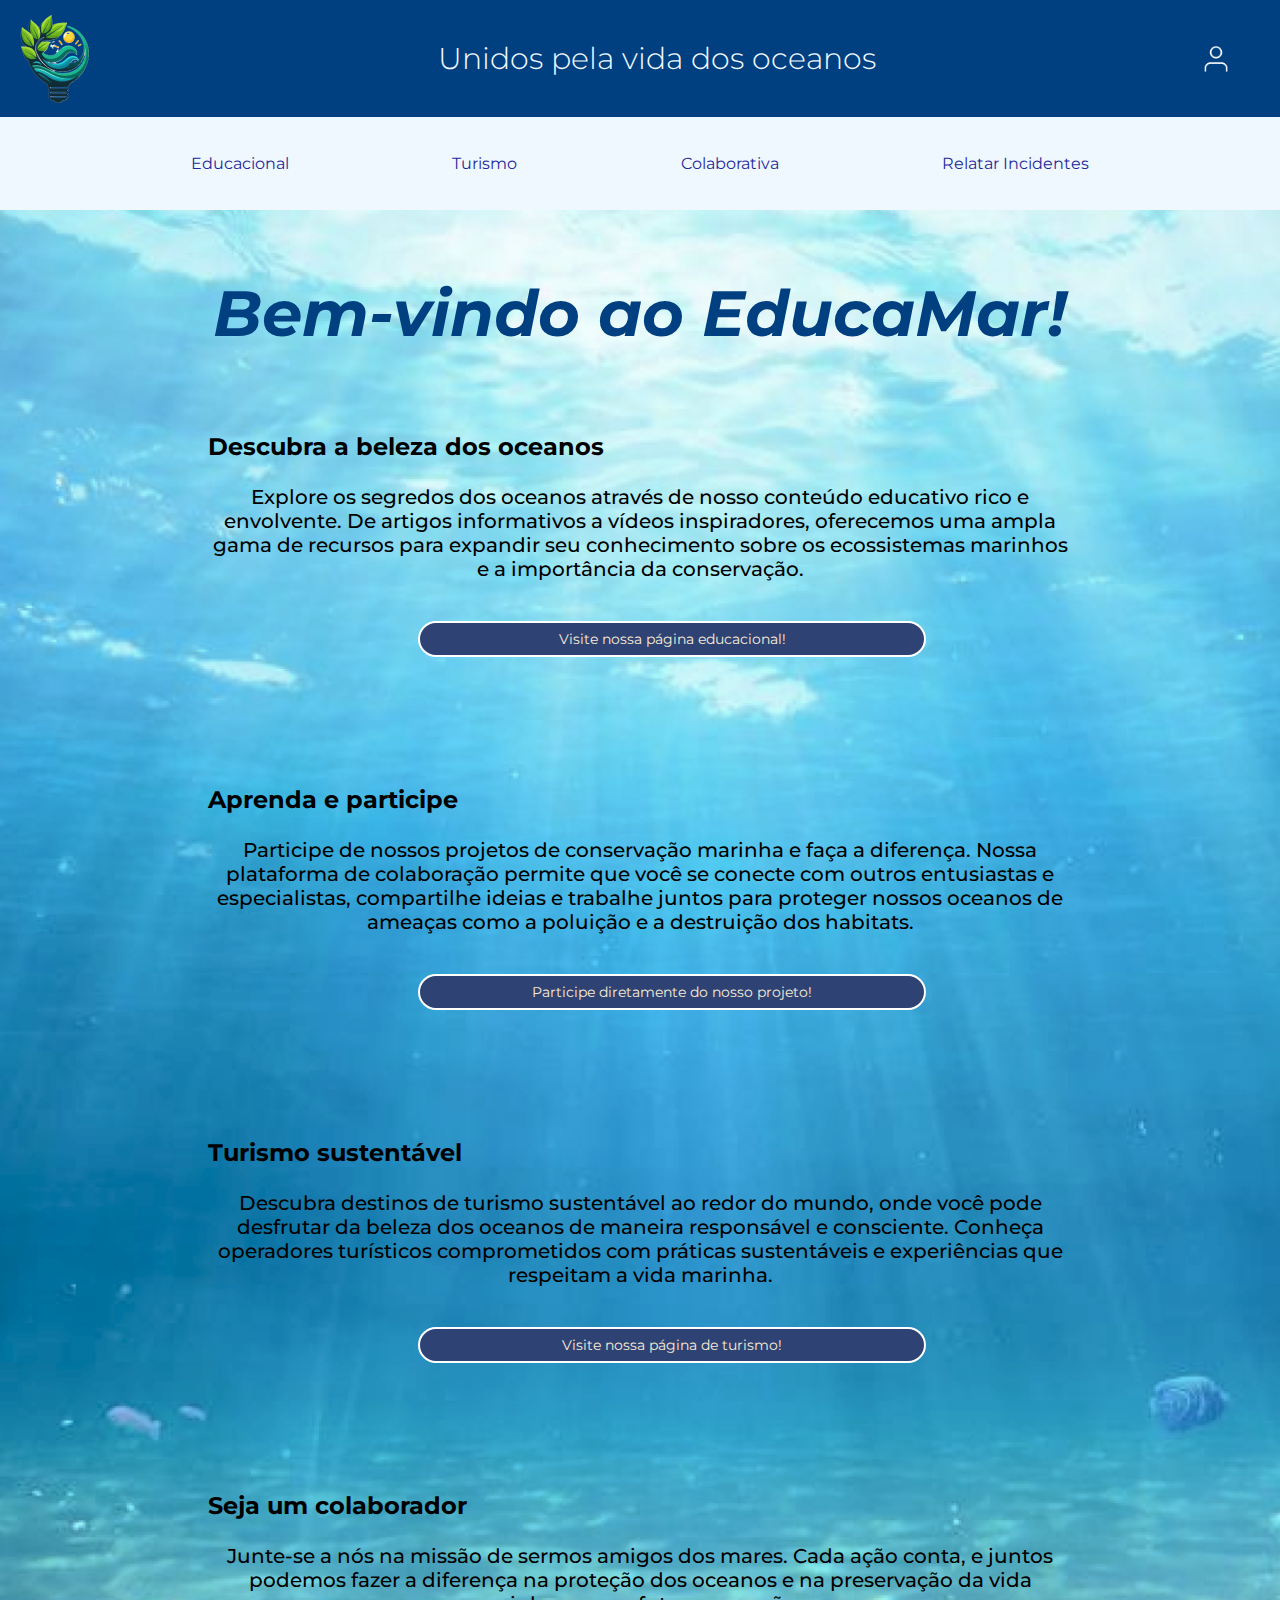
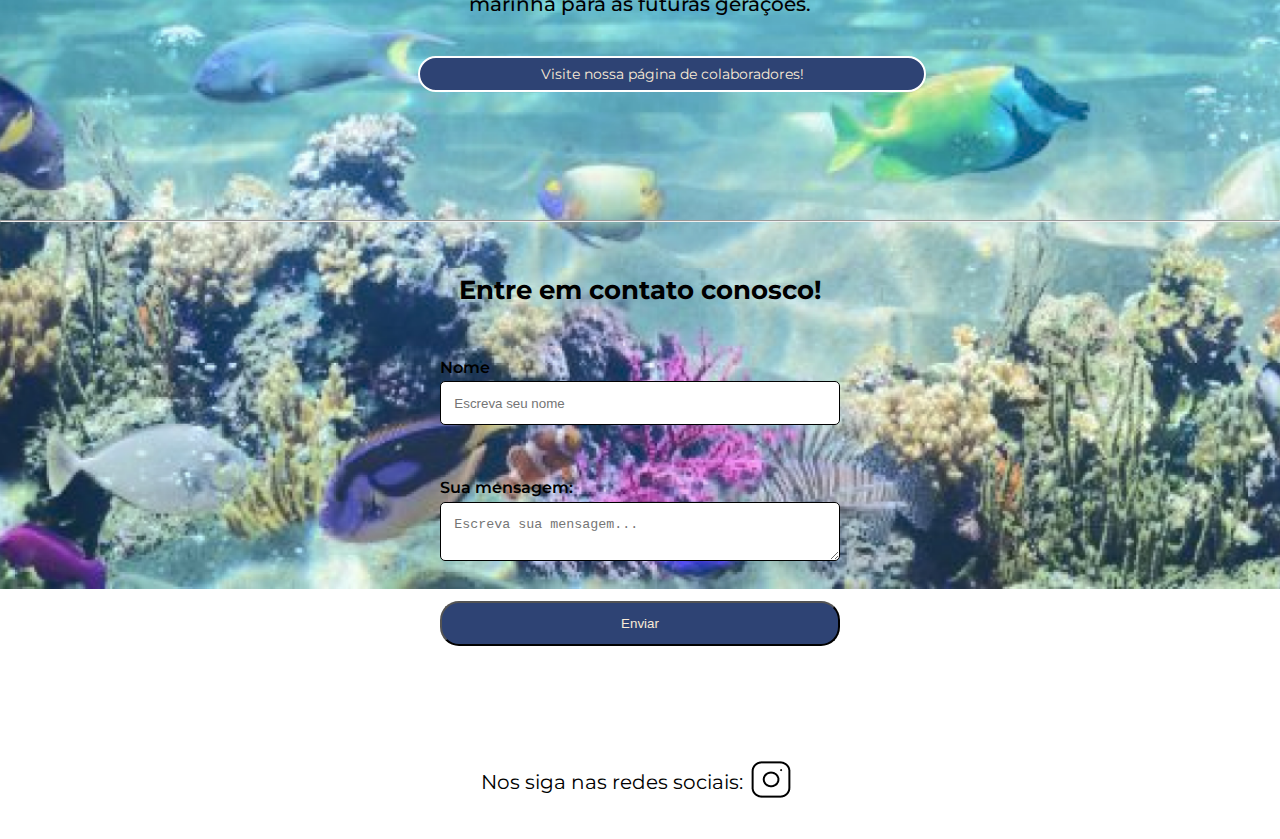
==== educaMar.html @ 6927eee5 "página inicial em progresso" ====
<!DOCTYPE html>
<html lang="pt-br">
<head>
    <meta charset="UTF-8">
    <meta http-equiv="X-UA-Compatible" content="ie=edge">
    <meta name="viewport" content="width=device-width, initial-scale=1.0">
    <link rel="stylesheet" href="/css/educamar.css">
    <title>Document</title>
</head>
<body>
    <header class="cabecalho">
        <img src="/img/logo (1).png" alt="logo" class="logo">
        <h2 class="titulo_cabecalho">Unidos pela vida dos oceanos</h2>
        <img src="/img/user.png" alt="usuario" class="user">
    </header>
    <nav class="links">
        <a href="#">Educacional</a>
        <a href="#">Turismo</a>
        <a href="#">Colaborativa</a>
        <a href="#">Relatar Incidentes</a>
    </nav>
    <main>
        <h1>Bem-vindo ao EducaMar!</h1>
        <section class="sec1">
            <p class="subtitulo">Descubra a beleza dos oceanos</p>
            <p class="texto">Explore os segredos dos oceanos através de nosso conteúdo educativo rico e envolvente. De artigos informativos a vídeos inspiradores, oferecemos uma ampla gama de recursos para expandir seu conhecimento sobre os ecossistemas marinhos e a importância da conservação.</p>
            <a href="#" class="botao">Visite nossa página educacional!</a>
        </section>

        <section class="sec1">
            <p class="subtitulo">Aprenda e participe </p>
            <p class="texto">Participe de nossos projetos de conservação marinha e faça a diferença. Nossa plataforma de colaboração permite que você se conecte com outros entusiastas e especialistas, compartilhe ideias e trabalhe juntos para proteger nossos oceanos de ameaças como a poluição e a destruição dos habitats.</p>
            <a href="#" class="botao">Participe diretamente do nosso projeto!</a>
        </section>
        <section class="sec1">
            <p class="subtitulo">Turismo sustentável</p>
            <p class="texto">Descubra destinos de turismo sustentável ao redor do mundo, onde você pode desfrutar da beleza dos oceanos de maneira responsável e consciente. Conheça operadores turísticos comprometidos com práticas sustentáveis e experiências que respeitam a vida marinha.</p>
            <a href="#" class="botao">Visite nossa página de turismo!</a>
        </section>
        <section class="sec1">
            <p class="subtitulo">Seja um colaborador</p>
            <p class="texto">Junte-se a nós na missão de sermos amigos dos mares. Cada ação conta, e juntos podemos fazer a diferença na proteção dos oceanos e na preservação da vida marinha para as futuras gerações.</p>
            <a href="#" class="botao">Visite nossa página de colaboradores!</a>
        </section>
        <hr>
        <section class="contato">
            <h3 class="texto_msg">Entre em contato conosco!</h3>
            <label for="nome" class="label">Nome</label>
            <input type="text" id="nome" placeholder="Escreva seu nome">
            <label for="mensagem" class="label">Sua mensagem:</label>
            <textarea name="mensagem" id="msg" placeholder="Escreva sua mensagem..."></textarea>
            <button class="btn">Enviar</button>
        </section>
    </main>
    <footer class="rodape">
        <p class="text_rodape">Nos siga nas redes sociais: </p>
        <a href="#"><img src="/img/instagram.png" alt="instagram"></a>
    </footer>
</body>
</html>
---- css/educamar.css ----
@import url('https://fonts.googleapis.com/css2?family=Montserrat:ital,wght@0,100..900;1,100..900&display=swap');

:root{
    --font-titulo: "Montserrat", sans-serif;
}

*{
    margin: 0;
    padding: 0;
}

body{
    background-image: url('../img/imagem2_fundo.png');
    height: 100vh;
    background-size: cover;
    background-repeat: no-repeat;   
    
}

.cabecalho{
    display: flex;
    background-color: #004080;
    align-items: center;
    justify-content: space-between;
    padding: 0 3em 0 0;
}

.titulo_cabecalho{
    font-family: var(--font-titulo);
    font-weight: 300;
    font-size: 30px;
    color: aliceblue;
}

.user{
    height: 2em;
    width: 2em;
}
a{
    text-decoration: none;
    padding: 0.3em;
    font-family: var(--font-titulo);
    color: #1C2999;
}

.links{
    display: flex;
    background-color: aliceblue;
    padding: 2em;
    text-align: center;
    justify-content: space-evenly;
}

.links :hover{
    padding: 0.3em;
    background-color: rgb(223, 239, 248);
    border-radius: 10px;
}

h1{
    text-align: center;
    color: #004080;
    font-family: var(--font-titulo);
    font-size: 64px;
    padding: 1em;
    font-style: italic;
    font-weight: 700;
}

.sec1{
    margin: 1em 13em;
    display: flex;
    flex-direction: column;
}

.texto{
    font-family: var(--font-titulo);
    font-weight: 500;
    text-align: center;
    padding-bottom: 2em;
    font-size: 20px;
}

.subtitulo{
    font-family: var(--font-titulo);
    font-size: 24px;
    font-weight: 700;
    color: rgb(0, 0, 0);
    margin-bottom: 1em;
}

.botao{
    width: 35em;
    margin-left: 15em;
    margin-bottom: 8em;
    padding: 0.5em;
    background-color: #2E4374;
    color: antiquewhite;
    text-align: center;
    align-items: center;
    border: solid white 2px;
    border-radius: 19px;
    font-size: 14px;
}

hr{
    color: #032C98;
}

.contato{
    display: flex;
    flex-direction: column;
    width: 25em;
    margin: auto;
}

.texto_msg{
    margin: 2em 0 2em 0;
    font-size: 26px;
    font-family: var(--font-titulo);
    color: rgb(0, 0, 0);
    text-align: center;
}

.label{
    font-family: var(--font-titulo);
    color: #000000;
    font-weight: 600;
    padding-bottom: 0.3em;
}
#nome{
    padding: 1em;
    margin-bottom: 4em;
    border: solid black 1px;
    border-radius: 5px;
}
#msg{
    padding: 1em;
    border: solid 1px black;
    border-radius: 5px;
    margin-bottom: 3em;
}

.btn{
    background-color: #2E4374;
    color: antiquewhite;
    padding: 1em;
    border-radius: 19px;
    margin-bottom: 8em;
}

.rodape{
    font-family: var(--font-titulo);
    color: #000000;
    display: flex;
    text-align: center;
    align-items: center;
    justify-content: center;
    font-size: 20px;
    padding-bottom: 1.4em;
}
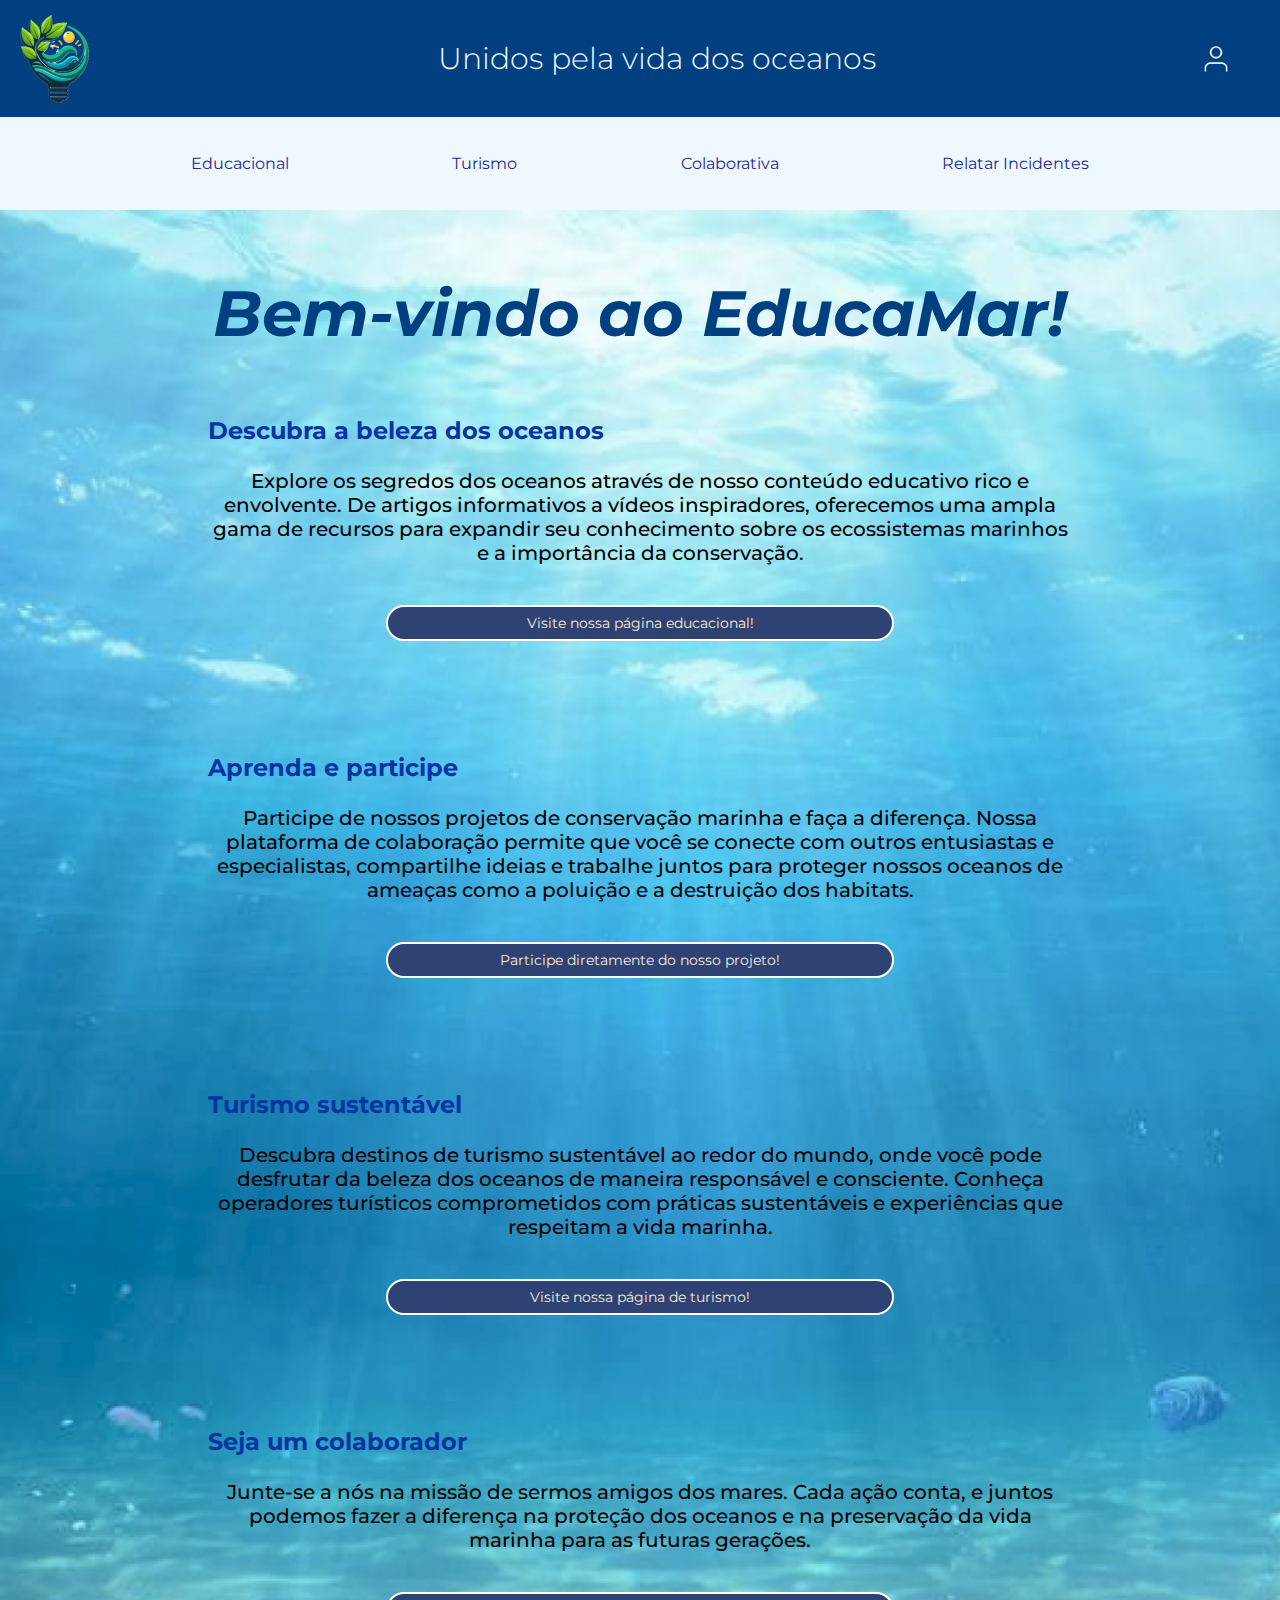
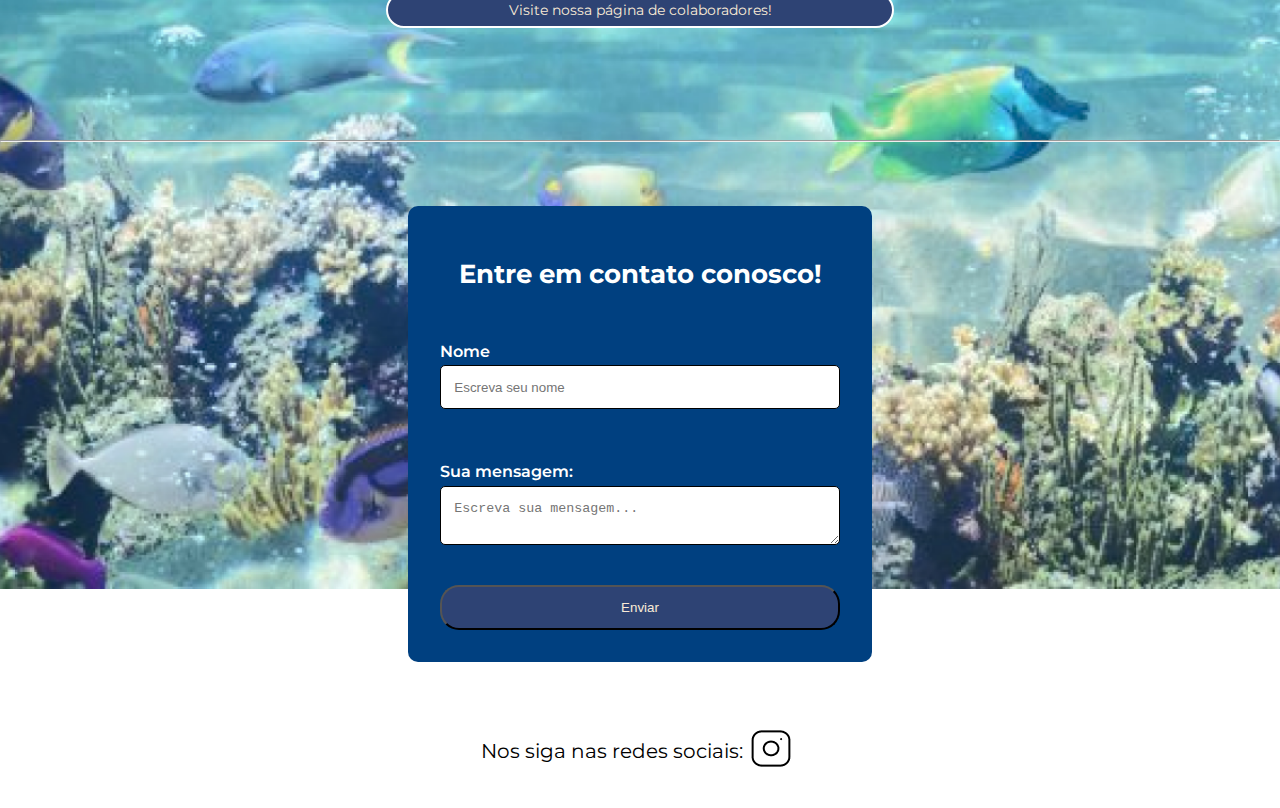
==== commit 8ed82db9: "página educacional implementada" ====
--- a/educaMar.html
+++ b/educaMar.html
@@ -5,7 +5,7 @@
     <meta http-equiv="X-UA-Compatible" content="ie=edge">
     <meta name="viewport" content="width=device-width, initial-scale=1.0">
     <link rel="stylesheet" href="/css/educamar.css">
-    <title>Document</title>
+    <title>EducaMar</title>
 </head>
 <body>
     <header class="cabecalho">
@@ -14,7 +14,7 @@
         <img src="/img/user.png" alt="usuario" class="user">
     </header>
     <nav class="links">
-        <a href="#">Educacional</a>
+        <a href="/paginas/educacional.html">Educacional</a>
         <a href="#">Turismo</a>
         <a href="#">Colaborativa</a>
         <a href="#">Relatar Incidentes</a>
--- a/css/educamar.css
+++ b/css/educamar.css
@@ -14,7 +14,6 @@
     height: 100vh;
     background-size: cover;
     background-repeat: no-repeat;   
-    
 }
 
 .cabecalho{
@@ -68,7 +67,7 @@
 }
 
 .sec1{
-    margin: 1em 13em;
+    margin: 0 13em;
     display: flex;
     flex-direction: column;
 }
@@ -85,13 +84,13 @@
     font-family: var(--font-titulo);
     font-size: 24px;
     font-weight: 700;
-    color: rgb(0, 0, 0);
+    color: #0834a3;
     margin-bottom: 1em;
 }
 
 .botao{
     width: 35em;
-    margin-left: 15em;
+    margin:auto;
     margin-bottom: 8em;
     padding: 0.5em;
     background-color: #2E4374;
@@ -105,9 +104,13 @@
 
 hr{
     color: #032C98;
+    margin-bottom: 4em;
 }
 
 .contato{
+    padding: 0 2em 2em 2em;
+    border-radius: 10px;
+    background-color: #004080;
     display: flex;
     flex-direction: column;
     width: 25em;
@@ -118,13 +121,13 @@
     margin: 2em 0 2em 0;
     font-size: 26px;
     font-family: var(--font-titulo);
-    color: rgb(0, 0, 0);
+    color: rgb(255, 255, 255);
     text-align: center;
 }
 
 .label{
     font-family: var(--font-titulo);
-    color: #000000;
+    color: #ffffff;
     font-weight: 600;
     padding-bottom: 0.3em;
 }
@@ -136,6 +139,8 @@
 }
 #msg{
     padding: 1em;
+    max-height: 4em;
+    max-width: 371px;
     border: solid 1px black;
     border-radius: 5px;
     margin-bottom: 3em;
@@ -146,10 +151,12 @@
     color: antiquewhite;
     padding: 1em;
     border-radius: 19px;
-    margin-bottom: 8em;
 }
 
 .rodape{
+    margin-top: 2em;
+    padding-top: 1em;
+    background-color: #ffffff;
     font-family: var(--font-titulo);
     color: #000000;
     display: flex;
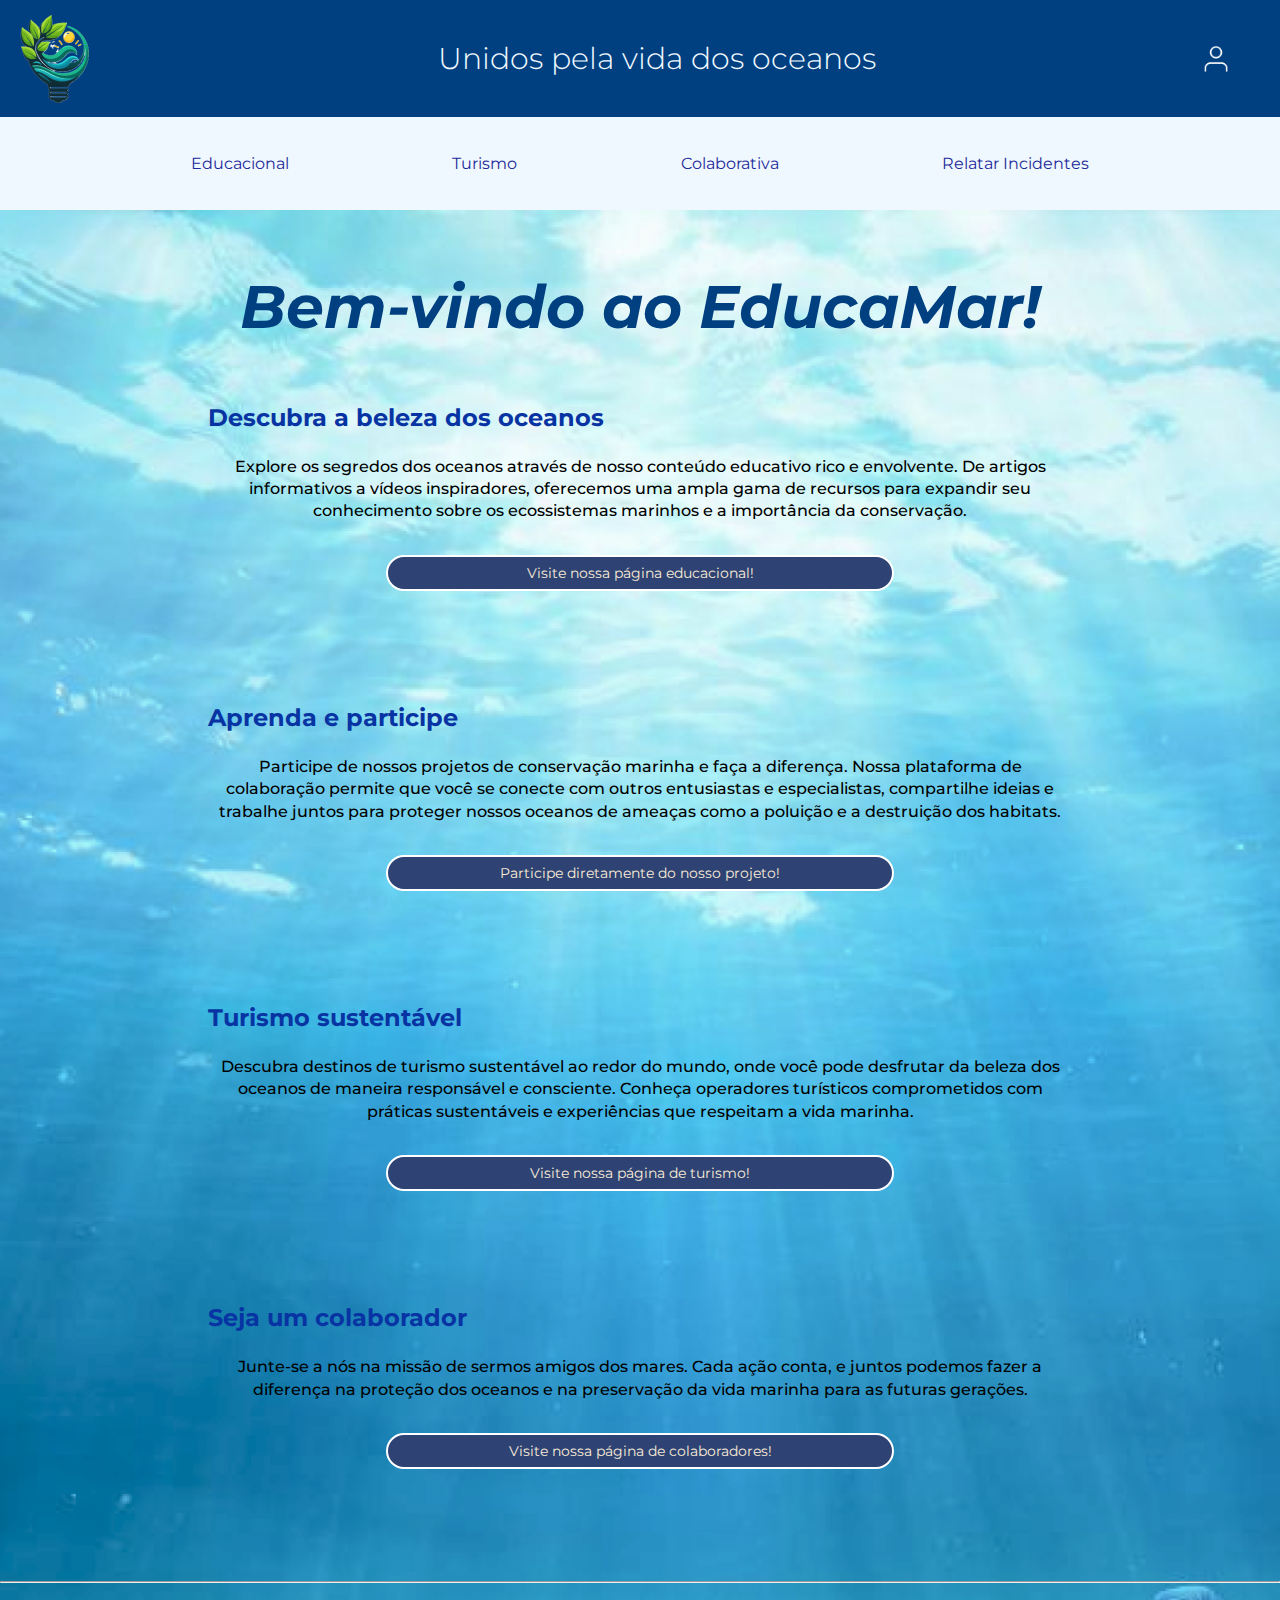
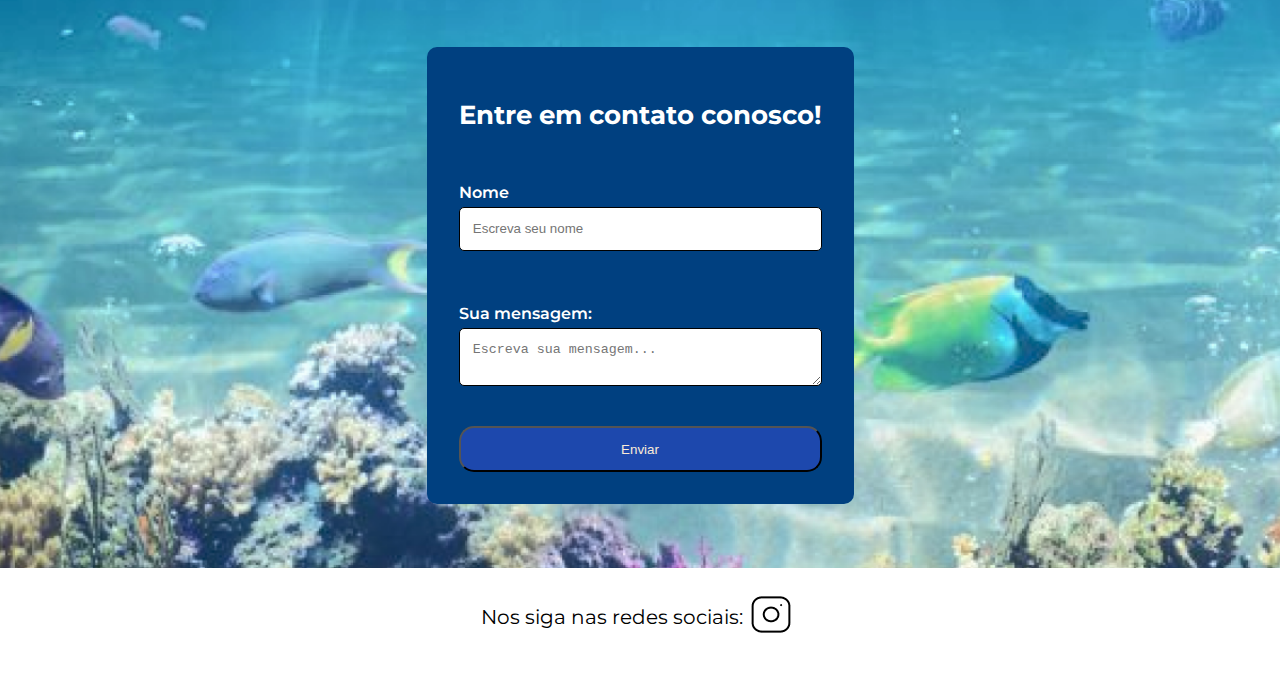
==== commit b6e9b2d6: "parte responsiva da página inicial em progresso" ====
--- a/educaMar.html
+++ b/educaMar.html
@@ -16,7 +16,7 @@
     <nav class="links">
         <a href="/paginas/educacional.html">Educacional</a>
         <a href="#">Turismo</a>
-        <a href="#">Colaborativa</a>
+        <a href="/paginas/colaborativa.html">Colaborativa</a>
         <a href="#">Relatar Incidentes</a>
     </nav>
     <main>
@@ -24,7 +24,7 @@
         <section class="sec1">
             <p class="subtitulo">Descubra a beleza dos oceanos</p>
             <p class="texto">Explore os segredos dos oceanos através de nosso conteúdo educativo rico e envolvente. De artigos informativos a vídeos inspiradores, oferecemos uma ampla gama de recursos para expandir seu conhecimento sobre os ecossistemas marinhos e a importância da conservação.</p>
-            <a href="#" class="botao">Visite nossa página educacional!</a>
+            <a href="/paginas/educacional.html" class="botao">Visite nossa página educacional!</a>
         </section>
 
         <section class="sec1">
@@ -54,7 +54,7 @@
     </main>
     <footer class="rodape">
         <p class="text_rodape">Nos siga nas redes sociais: </p>
-        <a href="#"><img src="/img/instagram.png" alt="instagram"></a>
+        <a href="#"><img src="/img/instagram.png" alt="instagram" class="insta"></a>
     </footer>
 </body>
 </html>--- a/css/educamar.css
+++ b/css/educamar.css
@@ -9,9 +9,15 @@
     padding: 0;
 }
 
-body{
+/* body{
     background-image: url('../img/imagem2_fundo.png');
     height: 100vh;
+    background-size: cover;
+    background-repeat: no-repeat;    
+} */
+main{
+    background-image: url('../img/imagem2_fundo.png');
+    padding-bottom: 2em;
     background-size: cover;
     background-repeat: no-repeat;   
 }
@@ -113,8 +119,9 @@
     background-color: #004080;
     display: flex;
     flex-direction: column;
-    width: 25em;
+    width: fit-content;
     margin: auto;
+    margin-bottom: 2em;
 }
 
 .texto_msg{
@@ -141,20 +148,22 @@
     padding: 1em;
     max-height: 4em;
     max-width: 371px;
+    min-width: fit-content;
+    min-height: fit-content;
     border: solid 1px black;
     border-radius: 5px;
     margin-bottom: 3em;
 }
 
 .btn{
-    background-color: #2E4374;
+    background-color: #1d48ad;
     color: antiquewhite;
     padding: 1em;
-    border-radius: 19px;
+    border-radius: 15px;
 }
 
 .rodape{
-    margin-top: 2em;
+    margin-top: 0em;
     padding-top: 1em;
     background-color: #ffffff;
     font-family: var(--font-titulo);
@@ -165,4 +174,170 @@
     justify-content: center;
     font-size: 20px;
     padding-bottom: 1.4em;
+}
+
+@media screen and (max-width: 1321px){
+    .sec1{
+        width: fit-content;
+    }
+
+    h1{
+        font-size: 60px;
+    }
+
+    .texto{
+        line-height: 140%;
+        font-size: 16px;
+    }
+
+    .contato{
+        height: fit-content;
+    }
+}
+
+@media screen and (max-width: 940px){
+    h1{
+        font-size: 40px;
+    }
+
+    .subtitulo{
+        font-size: 19px;
+    }
+
+    .texto{
+        font-size: 12px;
+    }
+
+    .botao{
+        width: 25em;
+        font-size: 12px;
+    }
+}
+
+@media screen and (max-width: 674px){
+    .links{
+        font-size: 14px;
+    }
+
+    .titulo_cabecalho{
+        font-size: 25px;
+    }
+
+    h1{
+        font-size: 30px;
+    }
+
+    .sec1{
+        width: 30em;
+        margin: auto;
+    }
+}
+
+@media screen and (max-width: 560px){
+    .titulo_cabecalho{
+        font-size: 20px;
+    }
+
+    .logo{
+        width: 5em;
+    }
+
+    .contato{
+        width: 20em;
+    }
+
+    .texto_msg{
+        font-size: 20px;
+    }
+
+    #nome{
+        font-size: 12px;
+    }
+}
+
+@media screen and (max-width: 521px){
+    .sec1{
+        width: 28em;
+    }
+
+    h1{
+        font-size: 25px;
+    }
+
+    .subtitulo{
+        font-size: 16px;
+    }
+    .botao{
+        width: fit-content;
+        padding: 0.5em 1em;
+    }
+
+    .rodape{
+        font-size: 16px;
+    }
+
+    .insta{
+        width: 30px;
+    }
+}
+
+@media screen and (max-width: 483px){
+    .titulo_cabecalho{
+        font-size: 16px;
+    }
+
+    .links{
+        padding: 2em 0;
+        font-size: 12px;
+    }
+
+    h1{
+        font-size: 20px;
+    }
+
+    .sec1{
+        width: 20em;
+    }
+
+    .texto{
+        font-size: 10px;
+    }
+
+    .botao{
+        font-size: 9px;
+    }
+
+    .contato{
+        width: 20em;
+        margin: auto;
+    }
+}
+
+@media screen and (max-width: 407px){
+    .contato{
+        width: 15em;
+    }
+
+    .texto_msg{
+        font-size: 12px;
+    }
+
+    .label{
+        font-size: 10px;
+    }
+
+    #nome, #msg{
+        font-size: 9px;
+        max-width: 240px;
+    }
+}
+
+@media screen and (max-width: 395px){
+    .titulo_cabecalho{
+        font-size: 12px;
+    }
+
+    .logo{
+        width: 60px;
+    }
 }